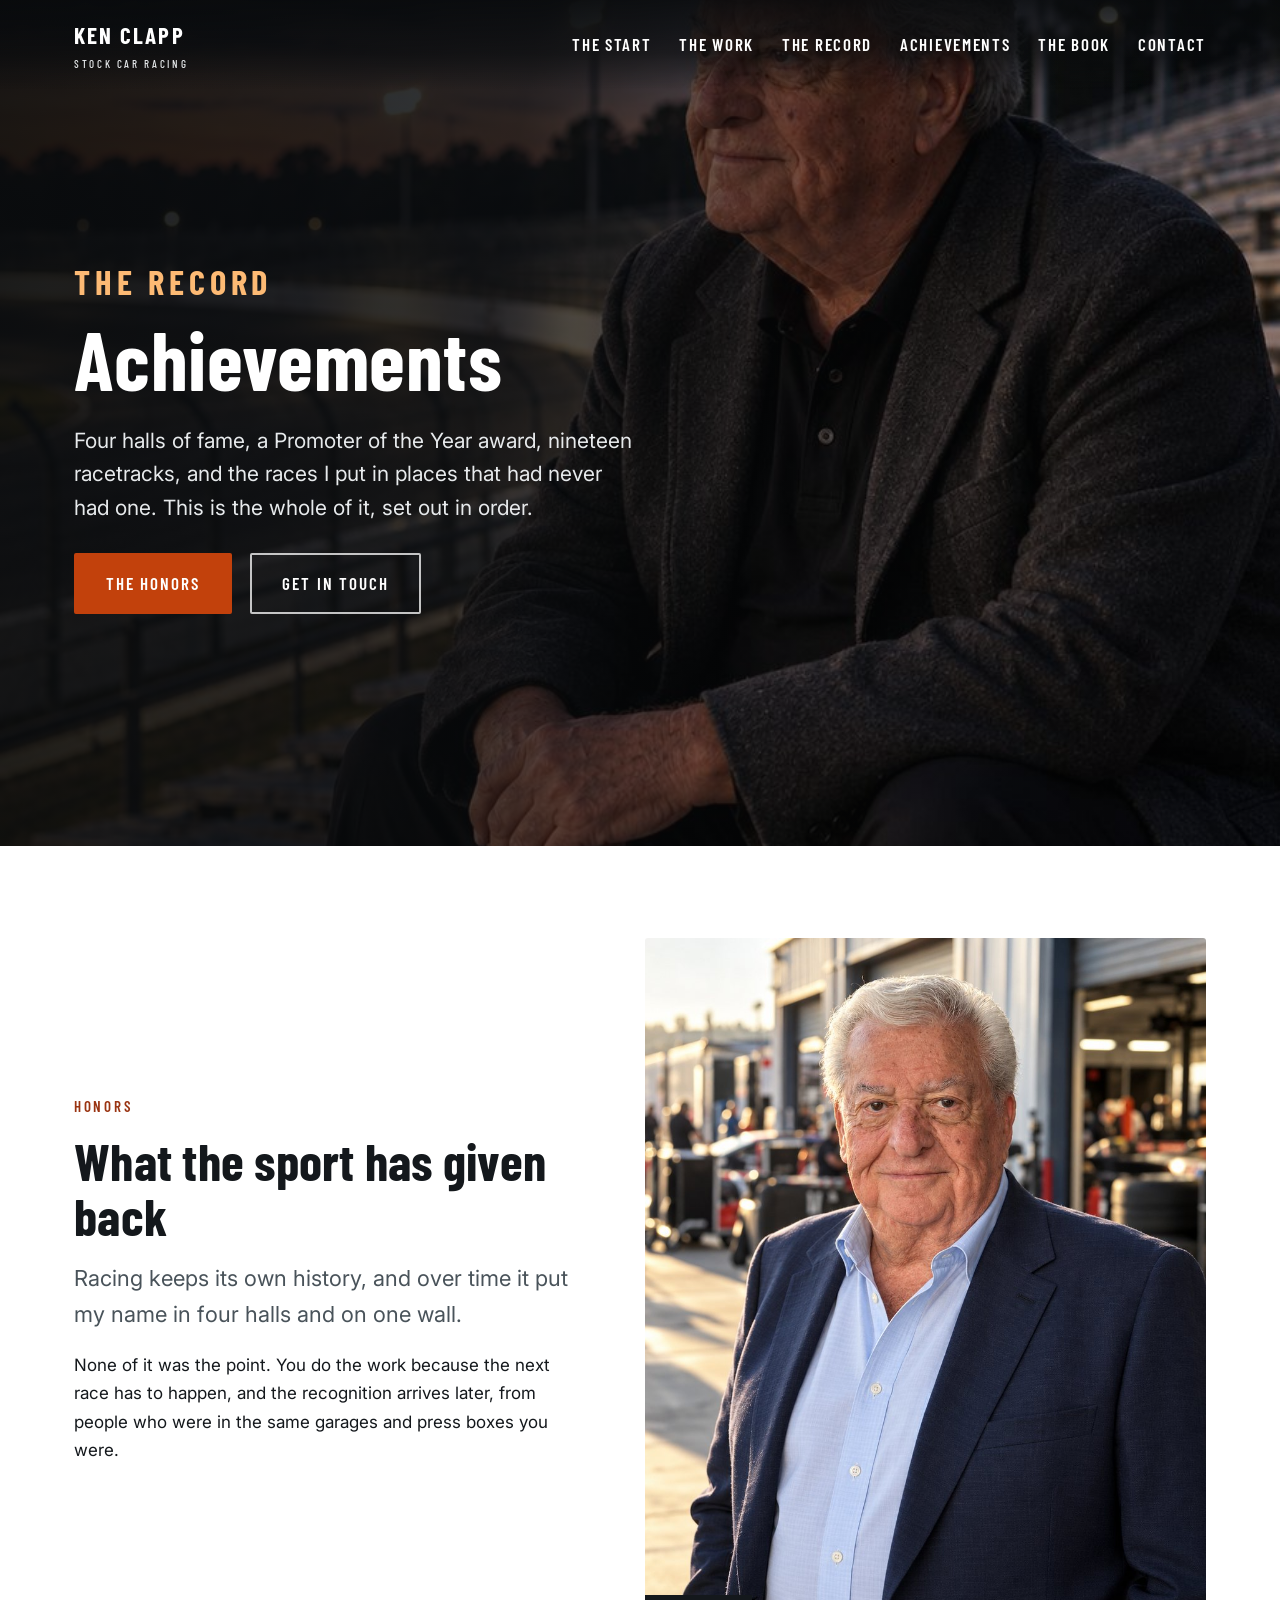
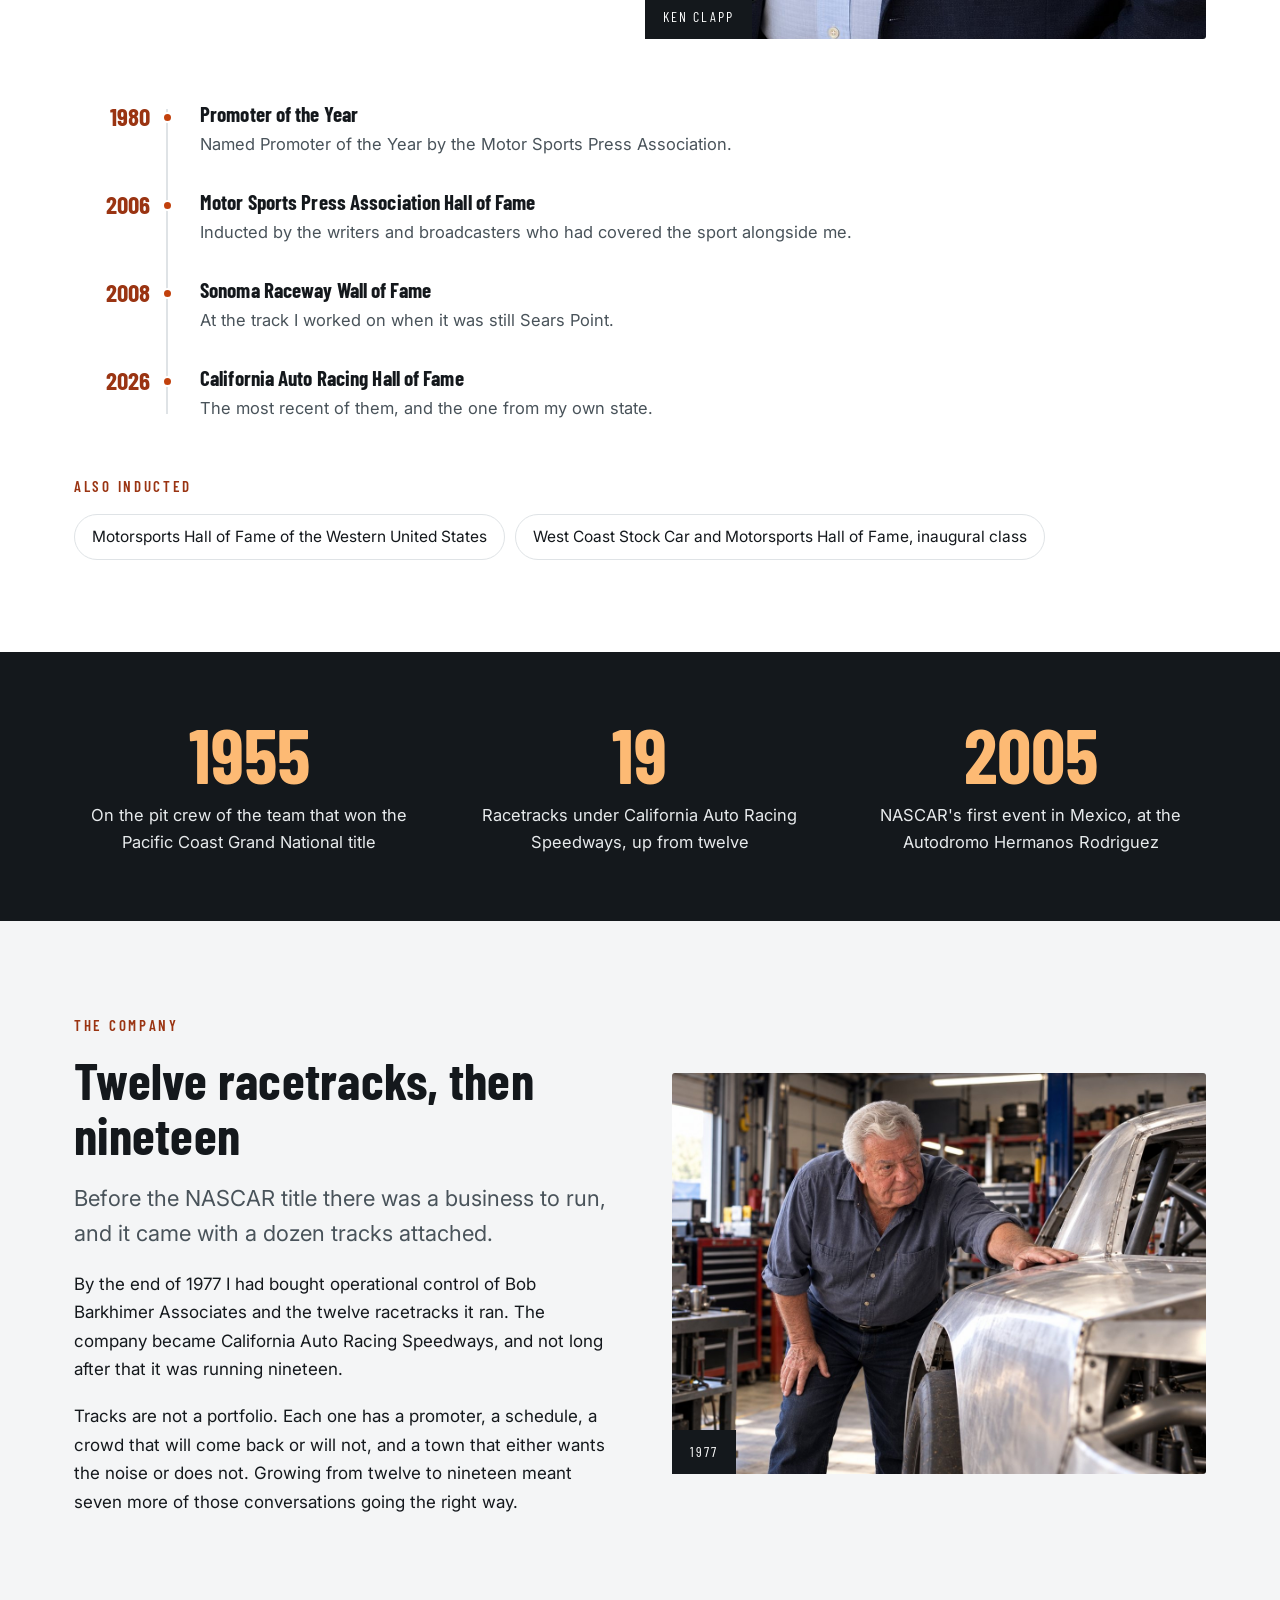
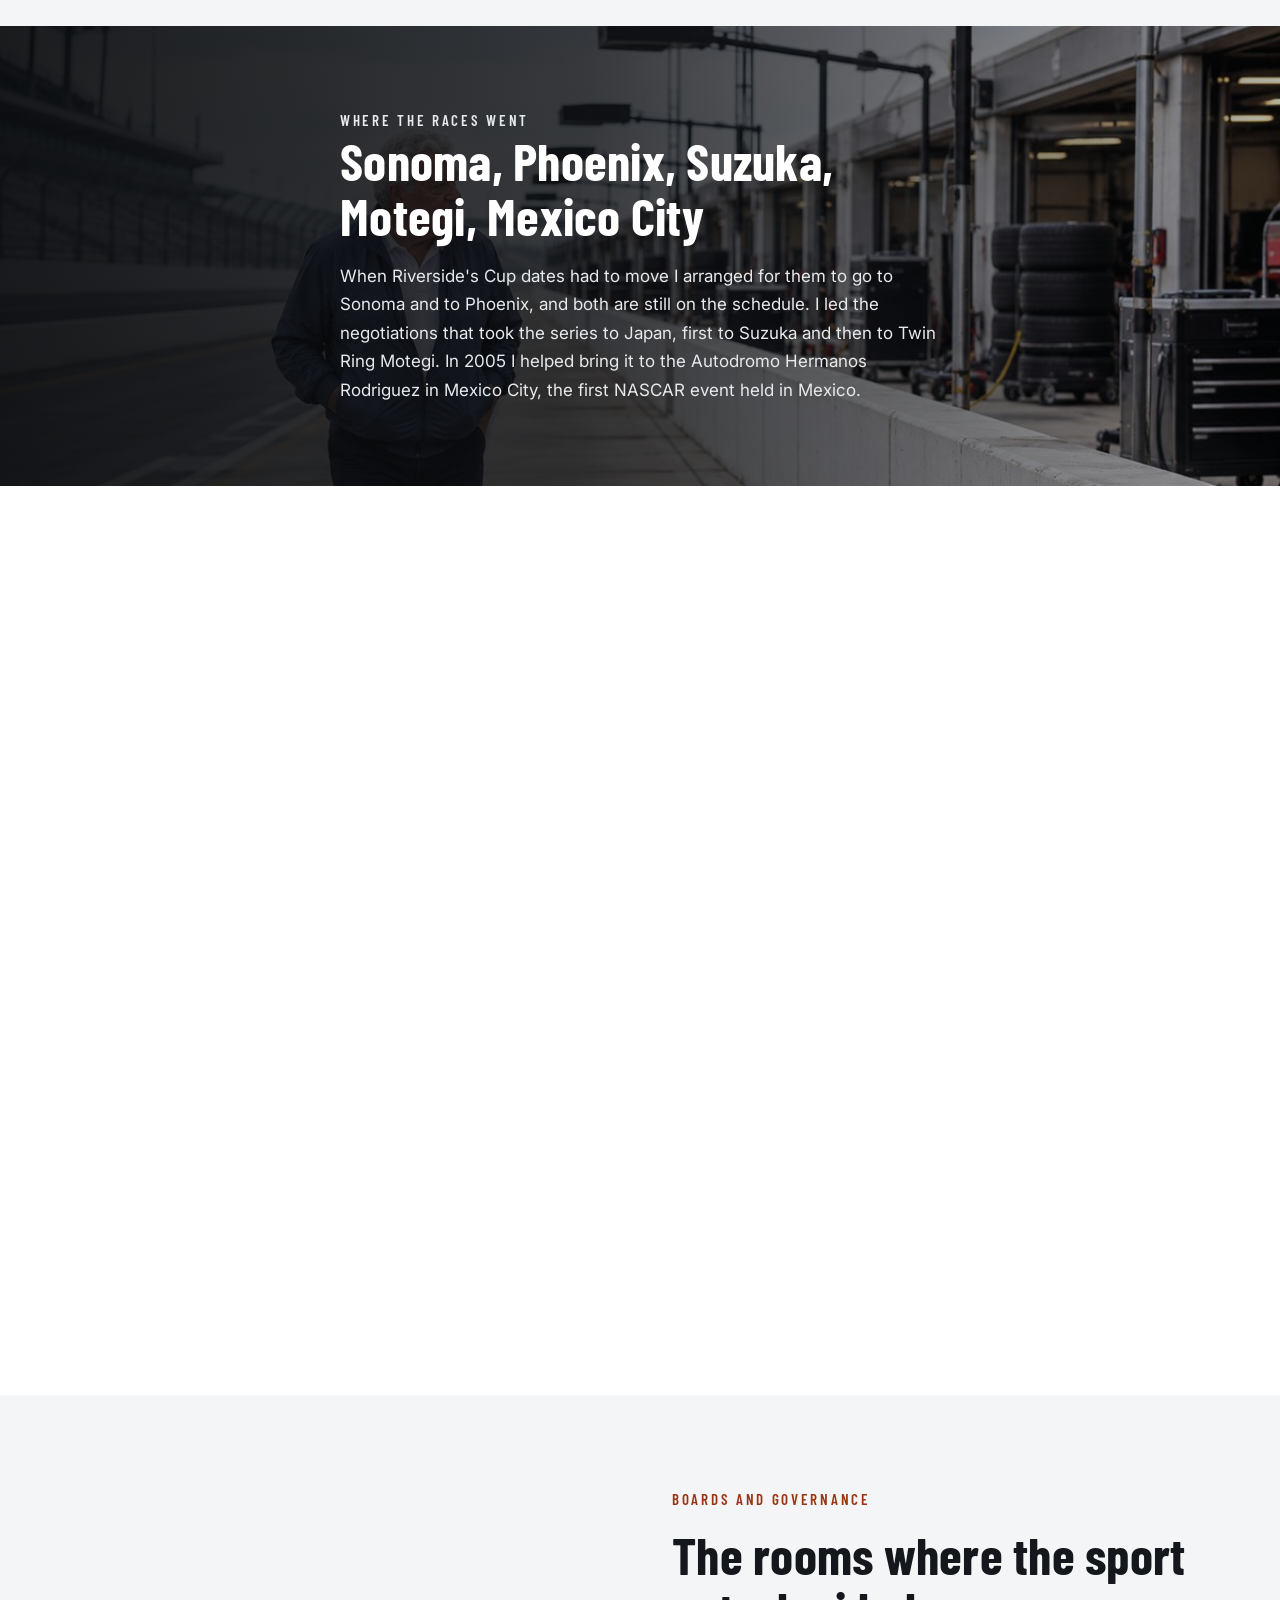
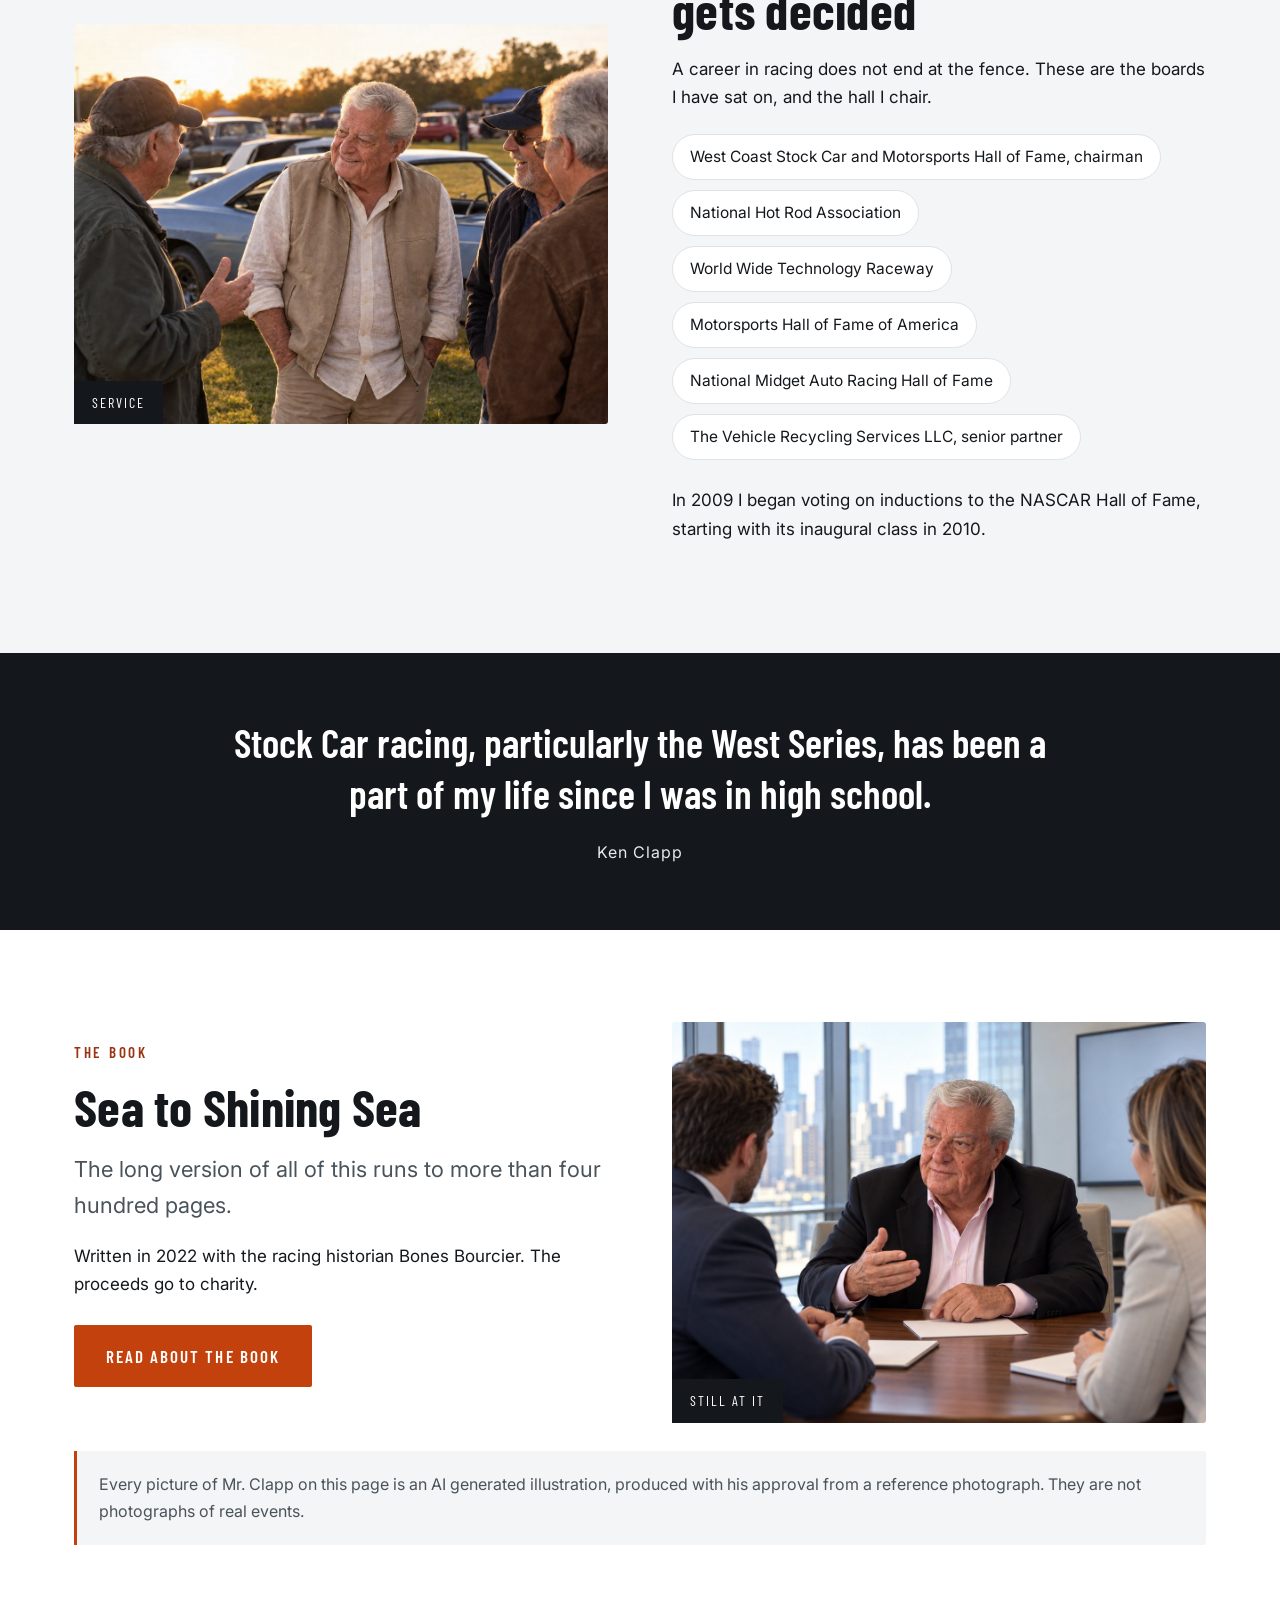
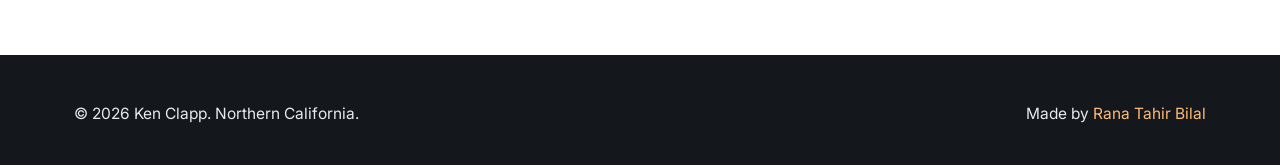
==== achievements/index.html @ 3c00fe88 "Add the achievements page" ====
<!doctype html>
<html lang="en">
<head>
<meta charset="utf-8">
<meta name="viewport" content="width=device-width, initial-scale=1">
<title>Ken Clapp: Achievements, Halls of Fame and Career Record</title>
<meta name="description" content="The career record of Ken Clapp: Promoter of the Year 1980, four halls of fame, nineteen racetracks, and NASCAR races taken to Japan and Mexico.">

<link rel="canonical" href="https://top-dynamos.github.io/ken-clapp/achievements/">
<meta property="og:type" content="profile">
<meta property="og:title" content="Ken Clapp: Achievements, Halls of Fame and Career Record">
<meta property="og:description" content="Promoter of the Year 1980, four halls of fame, nineteen racetracks, and the races he took to Sonoma, Phoenix, Japan and Mexico City.">
<meta property="og:url" content="https://top-dynamos.github.io/ken-clapp/achievements/">
<meta property="og:image" content="https://top-dynamos.github.io/ken-clapp/images/grandstand.jpg">
<meta name="twitter:card" content="summary_large_image">

<link rel="icon" href="../favicon.ico" sizes="any">
<link rel="apple-touch-icon" href="../apple-touch-icon.png">
<link rel="preconnect" href="https://fonts.googleapis.com">
<link rel="preconnect" href="https://fonts.gstatic.com" crossorigin>
<link href="https://fonts.googleapis.com/css2?family=Barlow+Condensed:wght@500;600;700&family=Inter:wght@400;500;600&display=swap" rel="stylesheet">
<link rel="stylesheet" href="../css/site.css">

<script type="application/ld+json">
{
  "@context":"https://schema.org",
  "@type":"ProfilePage",
  "url":"https://top-dynamos.github.io/ken-clapp/achievements/",
  "name":"Ken Clapp: Achievements, Halls of Fame and Career Record",
  "mainEntity":{
    "@type":"Person",
    "name":"Ken Clapp",
    "jobTitle":"Chairman, West Coast Stock Car and Motorsports Hall of Fame",
    "description":"Retired NASCAR senior vice president of marketing development. Sixty years building stock car racing in the western United States.",
    "url":"https://top-dynamos.github.io/ken-clapp/",
    "image":"https://top-dynamos.github.io/ken-clapp/images/portrait.jpg",
    "award":[
      "Promoter of the Year, Motor Sports Press Association, 1980",
      "Motor Sports Press Association Hall of Fame, 2006",
      "Sonoma Raceway Wall of Fame, 2008",
      "California Auto Racing Hall of Fame, 2026",
      "Motorsports Hall of Fame of the Western United States",
      "West Coast Stock Car and Motorsports Hall of Fame, inaugural class"
    ],
    "knowsAbout":["Stock car racing","Motorsport promotion","Race track operations","NASCAR western operations"]
  }
}
</script>
<script type="application/ld+json">
{
  "@context":"https://schema.org",
  "@type":"BreadcrumbList",
  "itemListElement":[
    {"@type":"ListItem","position":1,"name":"Ken Clapp","item":"https://top-dynamos.github.io/ken-clapp/"},
    {"@type":"ListItem","position":2,"name":"Achievements","item":"https://top-dynamos.github.io/ken-clapp/achievements/"}
  ]
}
</script>
</head>
<body>

<header>
  <nav class="kc-nav" id="kcNav">
    <div class="kc-wrap">
      <a class="kc-brand" href="../">Ken Clapp<span>Stock car racing</span></a>
      <ul class="kc-links" id="kcLinks">
        <li><a href="../#story">The start</a></li>
        <li><a href="../#work">The work</a></li>
        <li><a href="../#record">The record</a></li>
        <li><a href="./" aria-current="page">Achievements</a></li>
        <li><a href="../#book">The book</a></li>
        <li><a href="../#contact">Contact</a></li>
      </ul>
      <button class="kc-burger" id="kcBurger" aria-label="Open the menu" aria-expanded="false" aria-controls="kcLinks">
        <i></i><i></i><i></i>
      </button>
    </div>
  </nav>
</header>

<!-- HERO -->
<section class="kc-hero" id="top">
  <div class="kc-hero-img">
    <img fetchpriority="high" decoding="async" width="900" height="1125" src="../images/grandstand.jpg" alt="Ken Clapp standing in front of a packed grandstand at a short track">
  </div>
  <div class="kc-hero-veil"></div>
  <div class="kc-wrap">
    <div class="kc-hero-copy">
      <h1><span>The record</span>Achievements</h1>
      <p>Four halls of fame, a Promoter of the Year award, nineteen racetracks, and the races I put in places that had never had one. This is the whole of it, set out in order.</p>
      <p style="margin-top:28px">
        <a class="kc-btn" href="#honors">The honors</a>
        <a class="kc-btn kc-btn-ghost" href="../#contact" style="margin-left:12px">Get in touch</a>
      </p>
    </div>
  </div>
</section>

<!-- HONORS -->
<section class="kc-sec" id="honors">
  <div class="kc-wrap">
    <div class="kc-split kc-split-narrow">
      <div class="kc-rev">
        <p class="kc-eyebrow">Honors</p>
        <h2>What the sport has given back</h2>
        <p class="kc-lead">Racing keeps its own history, and over time it put my name in four halls and on one wall.</p>
        <p>None of it was the point. You do the work because the next race has to happen, and the recognition arrives later, from people who were in the same garages and press boxes you were.</p>
      </div>
      <div class="kc-shot kc-rev">
        <img loading="lazy" decoding="async" width="900" height="1125" src="../images/portrait.jpg" alt="Portrait of Ken Clapp">
        <span class="kc-shot-tag">Ken Clapp</span>
      </div>
    </div>

    <ul class="kc-time kc-rev" style="margin-top:62px">
      <li>
        <span class="kc-yr">1980</span>
        <div class="kc-ev">
          <h3>Promoter of the Year</h3>
          <p>Named Promoter of the Year by the Motor Sports Press Association.</p>
        </div>
      </li>
      <li>
        <span class="kc-yr">2006</span>
        <div class="kc-ev">
          <h3>Motor Sports Press Association Hall of Fame</h3>
          <p>Inducted by the writers and broadcasters who had covered the sport alongside me.</p>
        </div>
      </li>
      <li>
        <span class="kc-yr">2008</span>
        <div class="kc-ev">
          <h3>Sonoma Raceway Wall of Fame</h3>
          <p>At the track I worked on when it was still Sears Point.</p>
        </div>
      </li>
      <li>
        <span class="kc-yr">2026</span>
        <div class="kc-ev">
          <h3>California Auto Racing Hall of Fame</h3>
          <p>The most recent of them, and the one from my own state.</p>
        </div>
      </li>
    </ul>

    <div class="kc-rev" style="margin-top:52px">
      <p class="kc-eyebrow">Also inducted</p>
      <ul class="kc-chips">
        <li>Motorsports Hall of Fame of the Western United States</li>
        <li>West Coast Stock Car and Motorsports Hall of Fame, inaugural class</li>
      </ul>
    </div>
  </div>
</section>

<!-- FIGURES -->
<section class="kc-sec-tight kc-dark">
  <div class="kc-wrap">
    <div class="kc-figs kc-rev">
      <div>
        <p class="kc-fig-n">1955</p>
        <p class="kc-fig-t">On the pit crew of the team that won the Pacific Coast Grand National title</p>
      </div>
      <div>
        <p class="kc-fig-n">19</p>
        <p class="kc-fig-t">Racetracks under California Auto Racing Speedways, up from twelve</p>
      </div>
      <div>
        <p class="kc-fig-n">2005</p>
        <p class="kc-fig-t">NASCAR's first event in Mexico, at the Autodromo Hermanos Rodriguez</p>
      </div>
    </div>
  </div>
</section>

<!-- THE COMPANY -->
<section class="kc-sec kc-paper">
  <div class="kc-wrap">
    <div class="kc-split">
      <div class="kc-rev">
        <p class="kc-eyebrow">The company</p>
        <h2>Twelve racetracks, then nineteen</h2>
        <p class="kc-lead">Before the NASCAR title there was a business to run, and it came with a dozen tracks attached.</p>
        <p>By the end of 1977 I had bought operational control of Bob Barkhimer Associates and the twelve racetracks it ran. The company became California Auto Racing Speedways, and not long after that it was running nineteen.</p>
        <p>Tracks are not a portfolio. Each one has a promoter, a schedule, a crowd that will come back or will not, and a town that either wants the noise or does not. Growing from twelve to nineteen meant seven more of those conversations going the right way.</p>
      </div>
      <div class="kc-shot kc-rev">
        <img loading="lazy" decoding="async" width="1200" height="900" src="../images/workshop.jpg" alt="Ken Clapp in a race shop beside a stock car on stands">
        <span class="kc-shot-tag">1977</span>
      </div>
    </div>
  </div>
</section>

<!-- BAND -->
<section class="kc-band">
  <div class="kc-band-img">
    <img loading="lazy" decoding="async" width="1200" height="900" src="../images/pit-lane.jpg" alt="Ken Clapp walking a pit lane before a race">
  </div>
  <div class="kc-band-veil"></div>
  <div class="kc-wrap">
    <div class="kc-band-copy kc-rev">
      <p class="kc-eyebrow">Where the races went</p>
      <h2>Sonoma, Phoenix, Suzuka, Motegi, Mexico City</h2>
      <p>When Riverside's Cup dates had to move I arranged for them to go to Sonoma and to Phoenix, and both are still on the schedule. I led the negotiations that took the series to Japan, first to Suzuka and then to Twin Ring Motegi. In 2005 I helped bring it to the Autodromo Hermanos Rodriguez in Mexico City, the first NASCAR event held in Mexico.</p>
    </div>
  </div>
</section>

<!-- THE CLIMB -->
<section class="kc-sec">
  <div class="kc-wrap">
    <div class="kc-rev" style="max-width:760px">
      <p class="kc-eyebrow">At NASCAR</p>
      <h2>Marketing director to senior vice president</h2>
      <p class="kc-lead">From 1977 to 1999 inside the sanctioning body, and two decades of consulting after that.</p>
    </div>
    <div class="kc-cards kc-rev">
      <div class="kc-card">
        <p class="kc-card-n">1977</p>
        <h3>Marketing, western United States</h3>
        <p>Brought in by NASCAR to lead marketing across the western states.</p>
      </div>
      <div class="kc-card">
        <p class="kc-card-n">1983</p>
        <h3>Vice president, western operations</h3>
        <p>Named on 16 December. The job was the sport west of the Rockies: the tracks, the schedules and the people who ran them.</p>
      </div>
      <div class="kc-card">
        <p class="kc-card-n">1996</p>
        <h3>Vice president, marketing development</h3>
        <p>A second title and a wider brief, and the years the Japanese races ran.</p>
      </div>
      <div class="kc-card">
        <p class="kc-card-n">1999</p>
        <h3>Retired, and stayed on</h3>
        <p>Retired in February as senior vice president of marketing development, then consulted for the sport for the best part of two decades.</p>
      </div>
    </div>
  </div>
</section>

<!-- SERVICE -->
<section class="kc-sec kc-paper">
  <div class="kc-wrap">
    <div class="kc-split">
      <div class="kc-shot kc-rev">
        <img loading="lazy" decoding="async" width="1200" height="900" src="../images/gathering.jpg" alt="Ken Clapp talking with a group of people at a motorsport gathering">
        <span class="kc-shot-tag">Service</span>
      </div>
      <div class="kc-rev">
        <p class="kc-eyebrow">Boards and governance</p>
        <h2>The rooms where the sport gets decided</h2>
        <p>A career in racing does not end at the fence. These are the boards I have sat on, and the hall I chair.</p>
        <ul class="kc-chips" style="margin-top:22px">
          <li>West Coast Stock Car and Motorsports Hall of Fame, chairman</li>
          <li>National Hot Rod Association</li>
          <li>World Wide Technology Raceway</li>
          <li>Motorsports Hall of Fame of America</li>
          <li>National Midget Auto Racing Hall of Fame</li>
          <li>The Vehicle Recycling Services LLC, senior partner</li>
        </ul>
        <p style="margin-top:26px">In 2009 I began voting on inductions to the NASCAR Hall of Fame, starting with its inaugural class in 2010.</p>
      </div>
    </div>
  </div>
</section>

<!-- QUOTE -->
<section class="kc-sec-tight kc-dark">
  <div class="kc-wrap">
    <div class="kc-quote kc-rev">
      <blockquote>Stock Car racing, particularly the West Series, has been a part of my life since I was in high school.</blockquote>
      <cite>Ken Clapp</cite>
    </div>
  </div>
</section>

<!-- CLOSE -->
<section class="kc-sec">
  <div class="kc-wrap">
    <div class="kc-split">
      <div class="kc-rev">
        <p class="kc-eyebrow">The book</p>
        <h2>Sea to Shining Sea</h2>
        <p class="kc-lead">The long version of all of this runs to more than four hundred pages.</p>
        <p>Written in 2022 with the racing historian Bones Bourcier. The proceeds go to charity.</p>
        <p style="margin-top:26px">
          <a class="kc-btn" href="../#book">Read about the book</a>
        </p>
      </div>
      <div class="kc-shot kc-rev">
        <img loading="lazy" decoding="async" width="1200" height="900" src="../images/boardroom.jpg" alt="Ken Clapp seated at a boardroom table">
        <span class="kc-shot-tag">Still at it</span>
      </div>
    </div>
    <p class="kc-note kc-rev">Every picture of Mr. Clapp on this page is an AI generated illustration, produced with his approval from a reference photograph. They are not photographs of real events.</p>
  </div>
</section>

<footer class="kc-foot">
  <div class="kc-wrap">
    <p style="margin:0">&copy; 2026 Ken Clapp. Northern California.</p>
    <p style="margin:0">Made by <a href="https://www.linkedin.com/in/ranatahirbilal/" rel="noopener">Rana Tahir Bilal</a></p>
  </div>
</footer>

<script src="../js/site.js"></script>
</body>
</html>
---- css/site.css ----
/* ==========================================================================
   Ken Clapp, kenclapp.
   Built on the MegaOne cars-automobile demo's Bootstrap shell. Everything
   visual below is written fresh under the kc- prefix and loaded last so it
   wins the cascade. The demo's own style.css is deliberately NOT loaded:
   its .center-block flex rule and its bottom-nav hero pinning both break a
   full bleed hero, and nothing in it was needed here.
   Contrast ratios in the comments are measured, not guessed.
   ========================================================================== */

:root{
  --kc-ink:#14181C;        /* 17.84 on white, 16.34 on paper */
  --kc-muted:#49535A;      /*  7.87 on white,  7.21 on paper */
  --kc-paper:#F4F5F6;
  --kc-line:#DFE3E6;
  --kc-acc:#C2410C;        /* 5.18 on white: rules, and figures at 24px or more */
  --kc-acc-ink:#9A3412;    /* 7.31 on white, 6.69 on paper: small text on light */
  --kc-acc-lift:#FDBA74;   /* 10.58 on ink: small text on dark */
  --kc-shell:'Barlow Condensed', 'Oswald', Impact, sans-serif;
  --kc-body:'Inter', -apple-system, BlinkMacSystemFont, 'Segoe UI', Roboto, Helvetica, Arial, sans-serif;
  --kc-wrap:1180px;
}

*,*::before,*::after{box-sizing:border-box}
html{scroll-behavior:smooth}
body{
  margin:0; background:#fff; color:var(--kc-ink);
  font-family:var(--kc-body); font-size:17px; line-height:1.68;
  -webkit-font-smoothing:antialiased;
}
img{max-width:100%; height:auto; display:block}
a{color:var(--kc-acc-ink); text-decoration:none}
a:hover{text-decoration:underline}

.kc-wrap{max-width:var(--kc-wrap); margin:0 auto; padding:0 24px}
.kc-sec{padding:92px 0}
.kc-sec-tight{padding:64px 0}
.kc-paper{background:var(--kc-paper)}
.kc-dark{background:var(--kc-ink); color:#fff}
.kc-dark a{color:var(--kc-acc-lift)}

/* Eyebrow. No trailing rule or dash after the label: house style. */
.kc-eyebrow{
  font-family:var(--kc-shell); font-weight:600; letter-spacing:.18em;
  text-transform:uppercase; font-size:15px; color:var(--kc-acc-ink); margin:0 0 14px;
}
.kc-dark .kc-eyebrow{color:var(--kc-acc-lift)}

h1,h2,h3,h4{font-family:var(--kc-shell); font-weight:700; line-height:1.06; margin:0 0 18px; letter-spacing:.005em}
h1{font-size:clamp(44px,7vw,82px)}
h2{font-size:clamp(32px,4.4vw,52px)}
h3{font-size:clamp(22px,2.4vw,28px); line-height:1.2}
p{margin:0 0 18px}
.kc-lead{font-size:clamp(19px,2.1vw,22px); line-height:1.62; color:var(--kc-muted)}
.kc-dark .kc-lead{color:#E7EAEC}   /* 14.80 on ink */
.kc-muted{color:var(--kc-muted)}

/* ---------- navigation ---------------------------------------------------
   The hero photograph is bright along its upper edge, so white links sat as
   low as 2.9:1 over it. A dark gradient scrim carries the bar instead of
   lowering the floor. Measured after the scrim: 13.1:1 at the worst pixel. */
.kc-nav{
  position:fixed; top:0; left:0; right:0; z-index:1000; padding:16px 0;
  background:linear-gradient(180deg,rgba(8,10,12,.88) 0%,rgba(8,10,12,.58) 60%,rgba(8,10,12,0) 100%);
  transition:background .25s ease, padding .25s ease;
}
.kc-nav.kc-solid{background:rgba(8,10,12,.96); padding:10px 0}
.kc-nav .kc-wrap{display:flex; align-items:center; justify-content:space-between; gap:20px}
.kc-brand{
  font-family:var(--kc-shell); font-weight:700; font-size:23px; letter-spacing:.09em;
  text-transform:uppercase; color:#fff;
}
.kc-brand:hover{text-decoration:none; color:#fff}
.kc-brand span{display:block; font-size:11px; letter-spacing:.24em; font-weight:500; color:#E7EAEC}
.kc-links{display:flex; gap:28px; list-style:none; margin:0; padding:0}
.kc-links a{
  color:#fff; font-family:var(--kc-shell); font-weight:600; font-size:17px;
  letter-spacing:.1em; text-transform:uppercase;
}
.kc-links a:hover{color:var(--kc-acc-lift); text-decoration:none}
.kc-burger{display:none; background:none; border:0; padding:10px; cursor:pointer}
.kc-burger i{display:block; width:26px; height:2px; background:#fff; margin:5px 0}

/* ---------- hero --------------------------------------------------------- */
.kc-hero{position:relative; min-height:94vh; display:flex; align-items:center; background:var(--kc-ink)}
.kc-hero-img{position:absolute; inset:0; overflow:hidden}
.kc-hero-img img{width:100%; height:100%; object-fit:cover; object-position:72% 45%}
/* The subject sits in the right third, so the veil is weighted to the left.
   On a phone the picture fills the width, so the scrim turns vertical there. */
.kc-hero-veil{
  position:absolute; inset:0;
  background:linear-gradient(100deg,rgba(8,10,12,.93) 0%,rgba(8,10,12,.82) 38%,rgba(8,10,12,.42) 62%,rgba(8,10,12,.18) 100%);
}
.kc-hero .kc-wrap{position:relative; z-index:2; width:100%; padding-top:120px; padding-bottom:70px}
.kc-hero-copy{max-width:660px}
.kc-hero h1{color:#fff; margin-bottom:22px}
.kc-hero h1 span{display:block; color:var(--kc-acc-lift); font-size:.42em; letter-spacing:.14em; text-transform:uppercase; margin-bottom:14px}
.kc-hero p{color:#E7EAEC; font-size:clamp(18px,2vw,21px); line-height:1.6; max-width:560px}
.kc-cta{display:flex; flex-wrap:wrap; gap:14px; margin-top:30px}
.kc-btn{
  display:inline-block; font-family:var(--kc-shell); font-weight:600; font-size:17px;
  letter-spacing:.12em; text-transform:uppercase; padding:15px 30px; border-radius:2px;
  background:var(--kc-acc); color:#fff; border:2px solid var(--kc-acc);
}
.kc-btn:hover{background:#A6370A; border-color:#A6370A; color:#fff; text-decoration:none}
.kc-btn-ghost{background:transparent; color:#fff; border-color:rgba(255,255,255,.75)}
.kc-btn-ghost:hover{background:#fff; color:var(--kc-ink); border-color:#fff}

/* ---------- two column blocks -------------------------------------------- */
.kc-split{display:grid; grid-template-columns:1fr 1fr; gap:64px; align-items:center}
.kc-split-narrow{grid-template-columns:0.95fr 1.05fr}
.kc-shot{position:relative}
.kc-shot img{width:100%; border-radius:3px}
.kc-shot-tag{
  position:absolute; left:0; bottom:0; background:var(--kc-ink); color:#fff;
  font-family:var(--kc-shell); letter-spacing:.14em; text-transform:uppercase;
  font-size:14px; padding:10px 18px;              /* #fff on ink, 17.84 */
}

/* ---------- numbered cards ----------------------------------------------- */
.kc-cards{display:grid; grid-template-columns:repeat(2,1fr); gap:28px; margin-top:48px}
.kc-card{background:#fff; border:1px solid var(--kc-line); border-radius:3px; padding:30px 28px}
.kc-paper .kc-card{background:#fff}
.kc-card-n{
  font-family:var(--kc-shell); font-size:34px; font-weight:700; line-height:1;
  color:var(--kc-acc); margin-bottom:12px;        /* 34px, so the 3.0 floor applies */
}
.kc-card h3{margin-bottom:10px}
.kc-card p{margin:0; color:var(--kc-muted); font-size:16.5px}

/* ---------- figures band -------------------------------------------------- */
.kc-figs{display:grid; grid-template-columns:repeat(3,1fr); gap:40px; text-align:center}
.kc-fig-n{
  font-family:var(--kc-shell); font-weight:700; font-size:clamp(50px,7vw,76px);
  line-height:1; color:var(--kc-acc-lift); margin-bottom:10px;   /* 10.58 on ink */
}
.kc-fig-t{font-size:16.5px; color:#E7EAEC; margin:0}             /* 14.80 on ink */

/* ---------- full bleed band ----------------------------------------------- */
.kc-band{position:relative; min-height:460px; display:flex; align-items:center; background:var(--kc-ink)}
.kc-band-img{position:absolute; inset:0; overflow:hidden}
.kc-band-img img{width:100%; height:100%; object-fit:cover; object-position:center 20%}
.kc-band-veil{position:absolute; inset:0; background:linear-gradient(90deg,rgba(8,10,12,.92) 0%,rgba(8,10,12,.78) 46%,rgba(8,10,12,.3) 100%)}
.kc-band .kc-wrap{position:relative; z-index:2; padding-top:70px; padding-bottom:70px}
.kc-band-copy{max-width:600px}
.kc-band h2{color:#fff}
.kc-band p{color:#E7EAEC; margin-bottom:0}

/* ---------- timeline ------------------------------------------------------ */
.kc-time{list-style:none; margin:40px 0 0; padding:0; position:relative}
.kc-time::before{content:''; position:absolute; left:92px; top:8px; bottom:8px; width:2px; background:var(--kc-line)}
.kc-time li{position:relative; display:grid; grid-template-columns:92px 1fr; gap:34px; padding:0 0 30px}
.kc-time li:last-child{padding-bottom:0}
.kc-time .kc-yr{
  font-family:var(--kc-shell); font-weight:700; font-size:25px; line-height:1.1;
  color:var(--kc-acc-ink); text-align:right; padding-top:2px;   /* 7.31 on white */
  padding-right:16px;      /* clears the vertical rule at 92px */
}
.kc-time .kc-ev{position:relative}
.kc-time .kc-ev::before{
  /* centred on the 2px rule: rule centre 93px, column starts at 126px */
  content:''; position:absolute; left:-38.5px; top:11px; width:11px; height:11px;
  border-radius:50%; background:var(--kc-acc); border:2px solid #fff;
}
.kc-time h3{font-size:21px; margin-bottom:5px}
.kc-time p{margin:0; color:var(--kc-muted); font-size:16.5px}

/* ---------- chips --------------------------------------------------------- */
.kc-chips{display:flex; flex-wrap:wrap; gap:10px; margin:0; padding:0; list-style:none}
.kc-chips li{
  border:1px solid var(--kc-line); background:#fff; border-radius:999px;
  padding:9px 17px; font-size:15.5px; color:var(--kc-ink);
}
.kc-dark .kc-chips li{background:rgba(255,255,255,.06); border-color:rgba(255,255,255,.28); color:#fff}

/* ---------- quote --------------------------------------------------------- */
.kc-quote{max-width:820px; margin:0 auto; text-align:center}
.kc-quote blockquote{
  font-family:var(--kc-shell); font-weight:600; font-size:clamp(26px,3.4vw,40px);
  line-height:1.26; margin:0 0 20px; color:#fff;
}
.kc-quote cite{font-style:normal; font-size:16px; color:#E7EAEC; letter-spacing:.06em}

/* ---------- book ---------------------------------------------------------- */
.kc-book{display:grid; grid-template-columns:0.9fr 1.1fr; gap:60px; align-items:center}

/* ---------- gallery ------------------------------------------------------- */
.kc-gal{display:grid; grid-template-columns:repeat(3,1fr); grid-auto-rows:236px; gap:18px; margin-top:44px}
.kc-gal figure{margin:0; overflow:hidden; border-radius:3px; background:var(--kc-paper); height:100%}
/* Seven pictures do not tile into three columns, and a 2x2 feature still
   left an orphan. Six square tiles plus one wide closing strip does tile. */
.kc-gal figure:last-child{grid-column:1 / -1}
/* The wide strip is a very shallow crop of a 4:3 frame, so it has to be
   pulled up or it cuts through everyone's head. */
.kc-gal figure:last-child img{object-position:center 24%}
.kc-gal img{width:100%; height:100%; object-fit:cover; transition:transform .5s ease}
.kc-gal figure:hover img{transform:scale(1.035)}
.kc-note{
  margin-top:28px; padding:20px 22px; background:var(--kc-paper);
  border-left:3px solid var(--kc-acc); border-radius:0 3px 3px 0;
  font-size:16px; color:var(--kc-muted);
}

/* ---------- contact ------------------------------------------------------- */
.kc-contact{display:grid; grid-template-columns:1fr 1fr; gap:60px; align-items:start}
.kc-field{margin-bottom:18px}
.kc-field label{display:block; font-size:14.5px; font-weight:600; margin-bottom:7px; color:var(--kc-ink)}
.kc-field input,.kc-field textarea{
  width:100%; padding:13px 15px; border:1px solid var(--kc-line); border-radius:3px;
  font-family:inherit; font-size:16.5px; color:var(--kc-ink); background:#fff;
}
.kc-field textarea{min-height:140px; resize:vertical}
.kc-field input:focus,.kc-field textarea:focus{outline:2px solid var(--kc-acc); outline-offset:1px; border-color:var(--kc-acc)}
.kc-formnote{font-size:15px; color:var(--kc-muted); margin:14px 0 0}

/* ---------- footer -------------------------------------------------------- */
.kc-foot{background:var(--kc-ink); color:#E7EAEC; padding:46px 0 38px; font-size:15.5px}
.kc-foot .kc-wrap{display:flex; flex-wrap:wrap; gap:16px; justify-content:space-between; align-items:center}
.kc-foot a{color:var(--kc-acc-lift)}

/* ---------- reveal, with the reduced motion escape ------------------------ */
.kc-rev{opacity:0; transform:translateY(16px); transition:opacity .7s ease, transform .7s ease}
.kc-rev.kc-in{opacity:1; transform:none}
@media (prefers-reduced-motion:reduce){
  html{scroll-behavior:auto}
  .kc-rev{opacity:1; transform:none; transition:none}
  .kc-gal img{transition:none}
}

/* ---------- narrow viewports ---------------------------------------------
   On a phone the hero picture fills the whole width, so the left weighted
   gradient no longer covers the text. It becomes a vertical scrim instead,
   which keeps the floor rather than lowering it. */
@media (max-width:991px){
  .kc-sec{padding:66px 0}
  .kc-split,.kc-book,.kc-contact{grid-template-columns:1fr; gap:38px}
  .kc-cards{grid-template-columns:1fr}
  .kc-gal{grid-template-columns:repeat(2,1fr); grid-auto-rows:200px}
  .kc-links{
    position:fixed; inset:0; background:rgba(8,10,12,.985);
    flex-direction:column; justify-content:center; align-items:center; gap:26px;
    transform:translateX(100%); transition:transform .3s ease; z-index:1200;
  }
  .kc-links.kc-open{transform:none}
  .kc-links a{font-size:25px}
  .kc-burger{display:block; position:relative; z-index:1300}
  .kc-hero-veil{
    background:linear-gradient(180deg,rgba(8,10,12,.72) 0%,rgba(8,10,12,.86) 48%,rgba(8,10,12,.95) 100%);
  }
  .kc-hero-img img{object-position:78% 24%}
  .kc-band-veil{background:linear-gradient(180deg,rgba(8,10,12,.78) 0%,rgba(8,10,12,.92) 100%)}
}
@media (max-width:575px){
  body{font-size:16.5px}
  .kc-figs{grid-template-columns:1fr; gap:30px}
  .kc-gal{grid-template-columns:1fr; grid-auto-rows:220px}
  .kc-time::before{left:62px}
  .kc-time li{grid-template-columns:62px 1fr; gap:24px}
  .kc-time .kc-yr{font-size:21px}
  .kc-time .kc-ev::before{left:-30px}
}
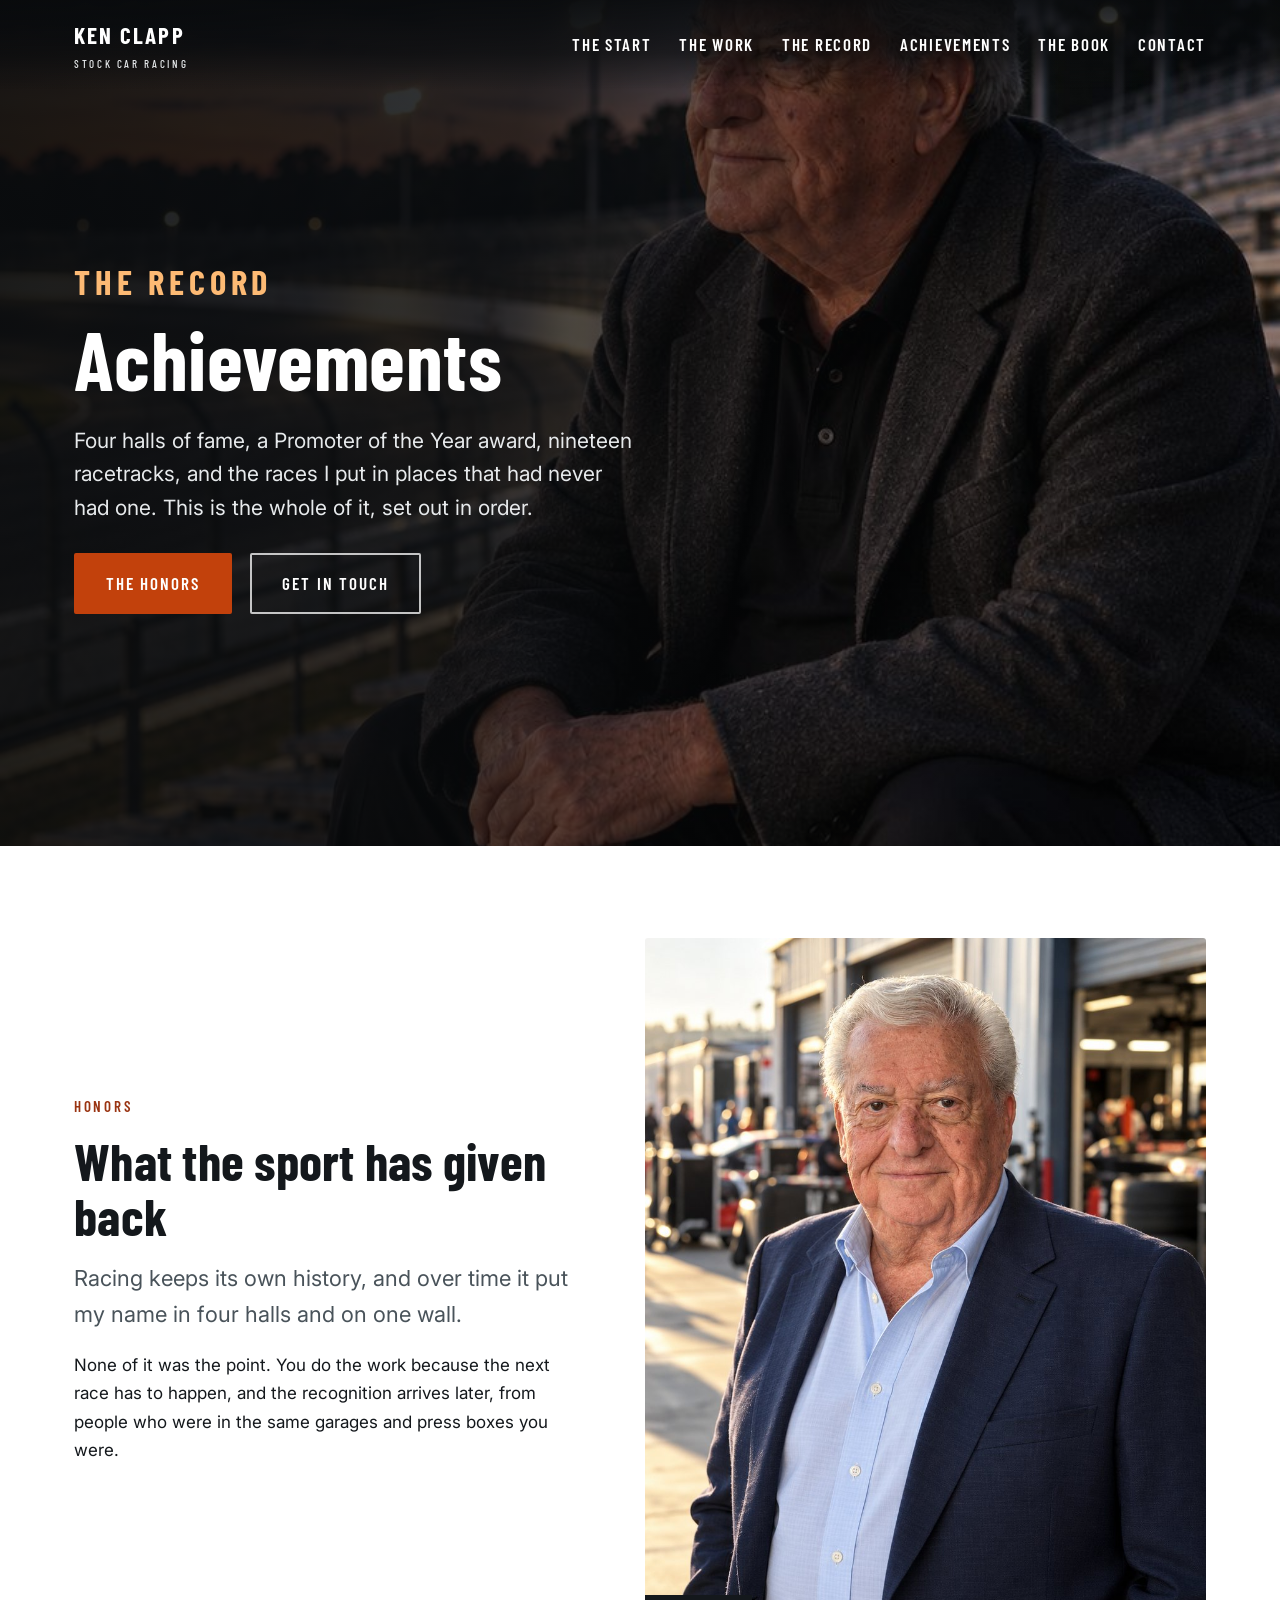
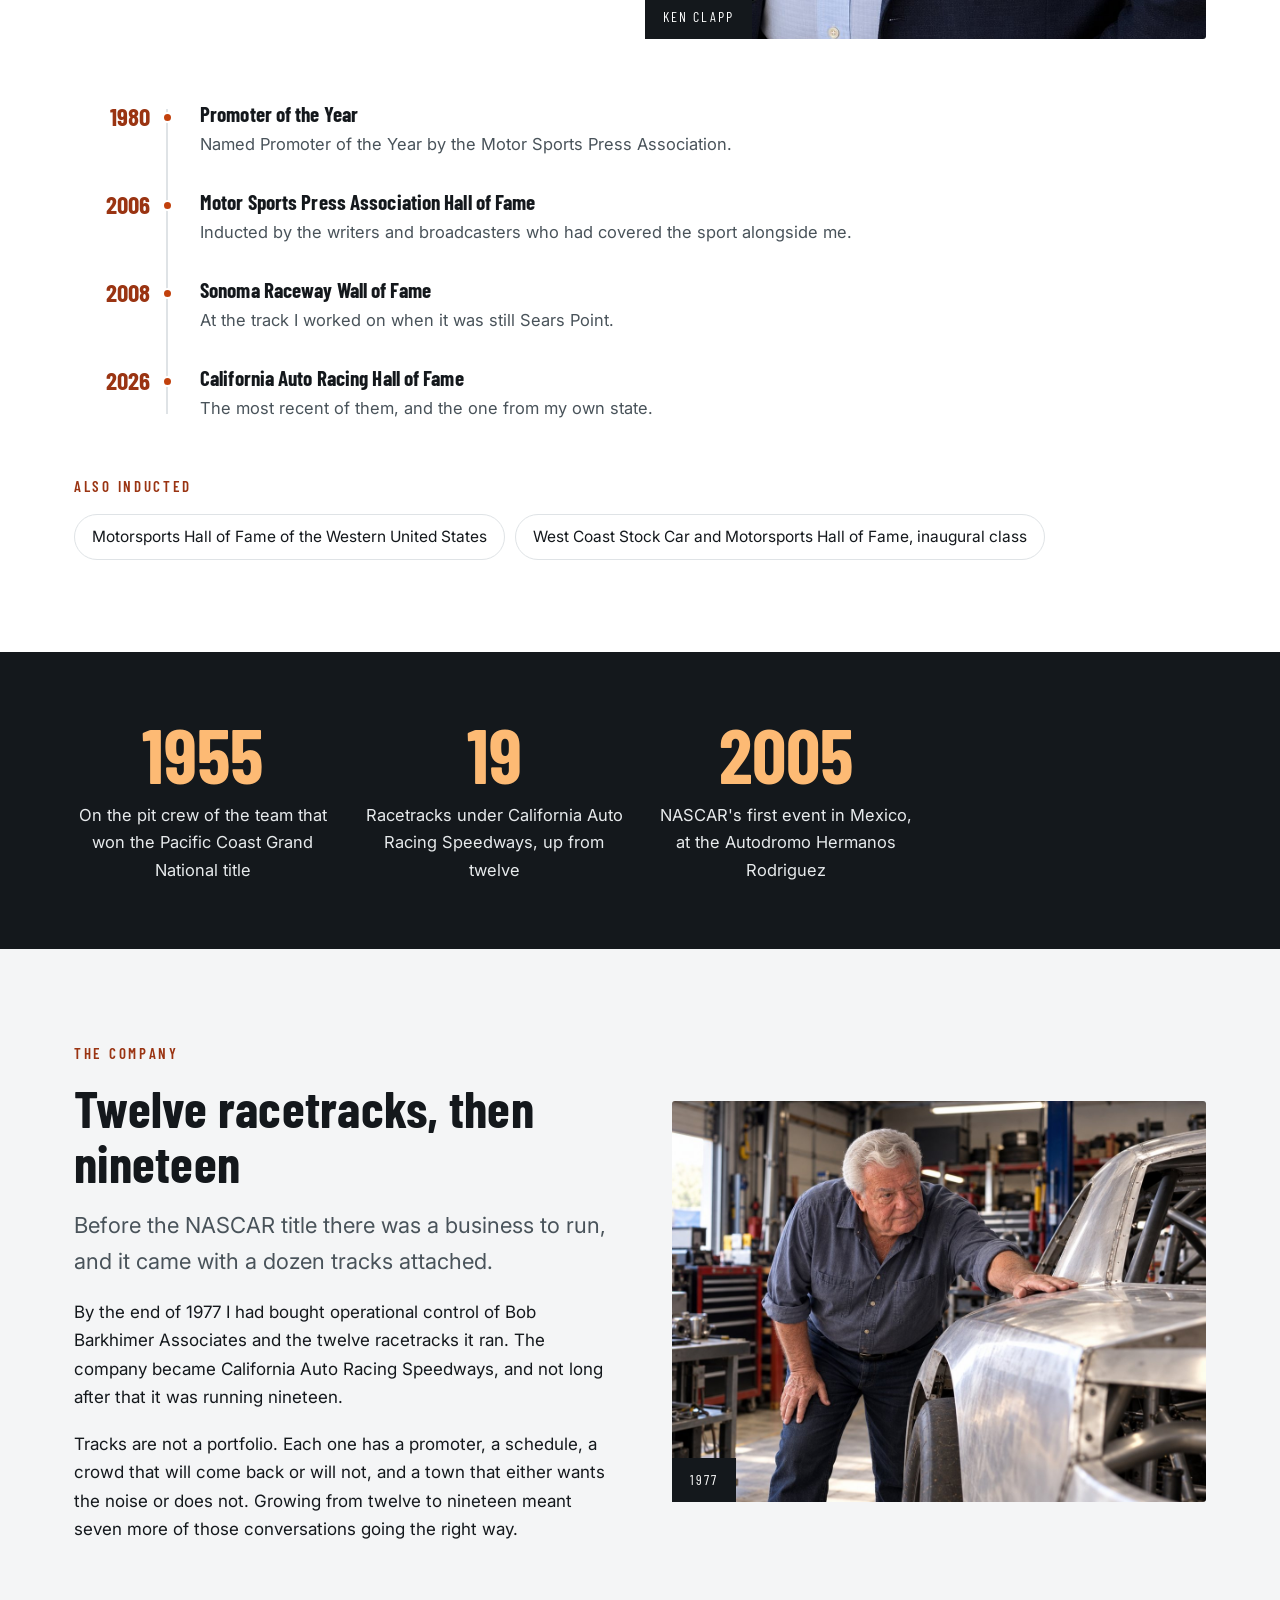
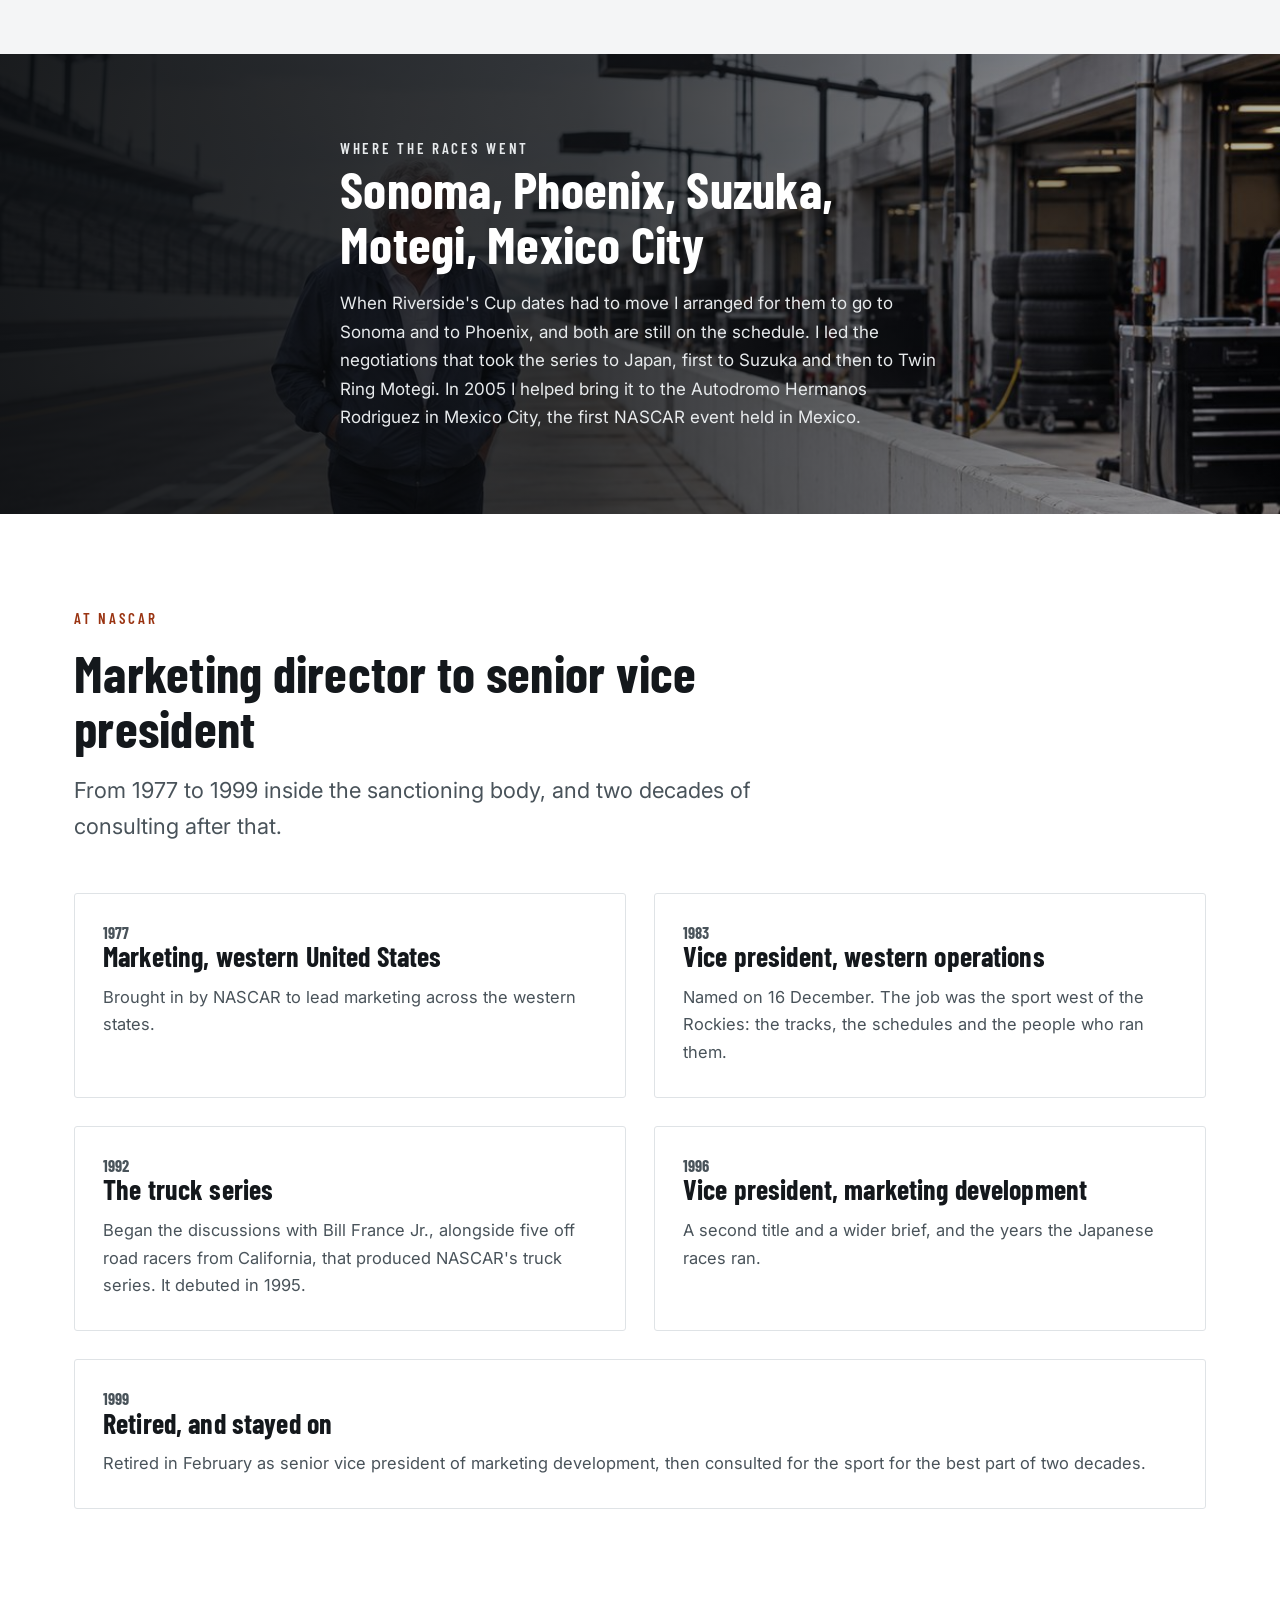
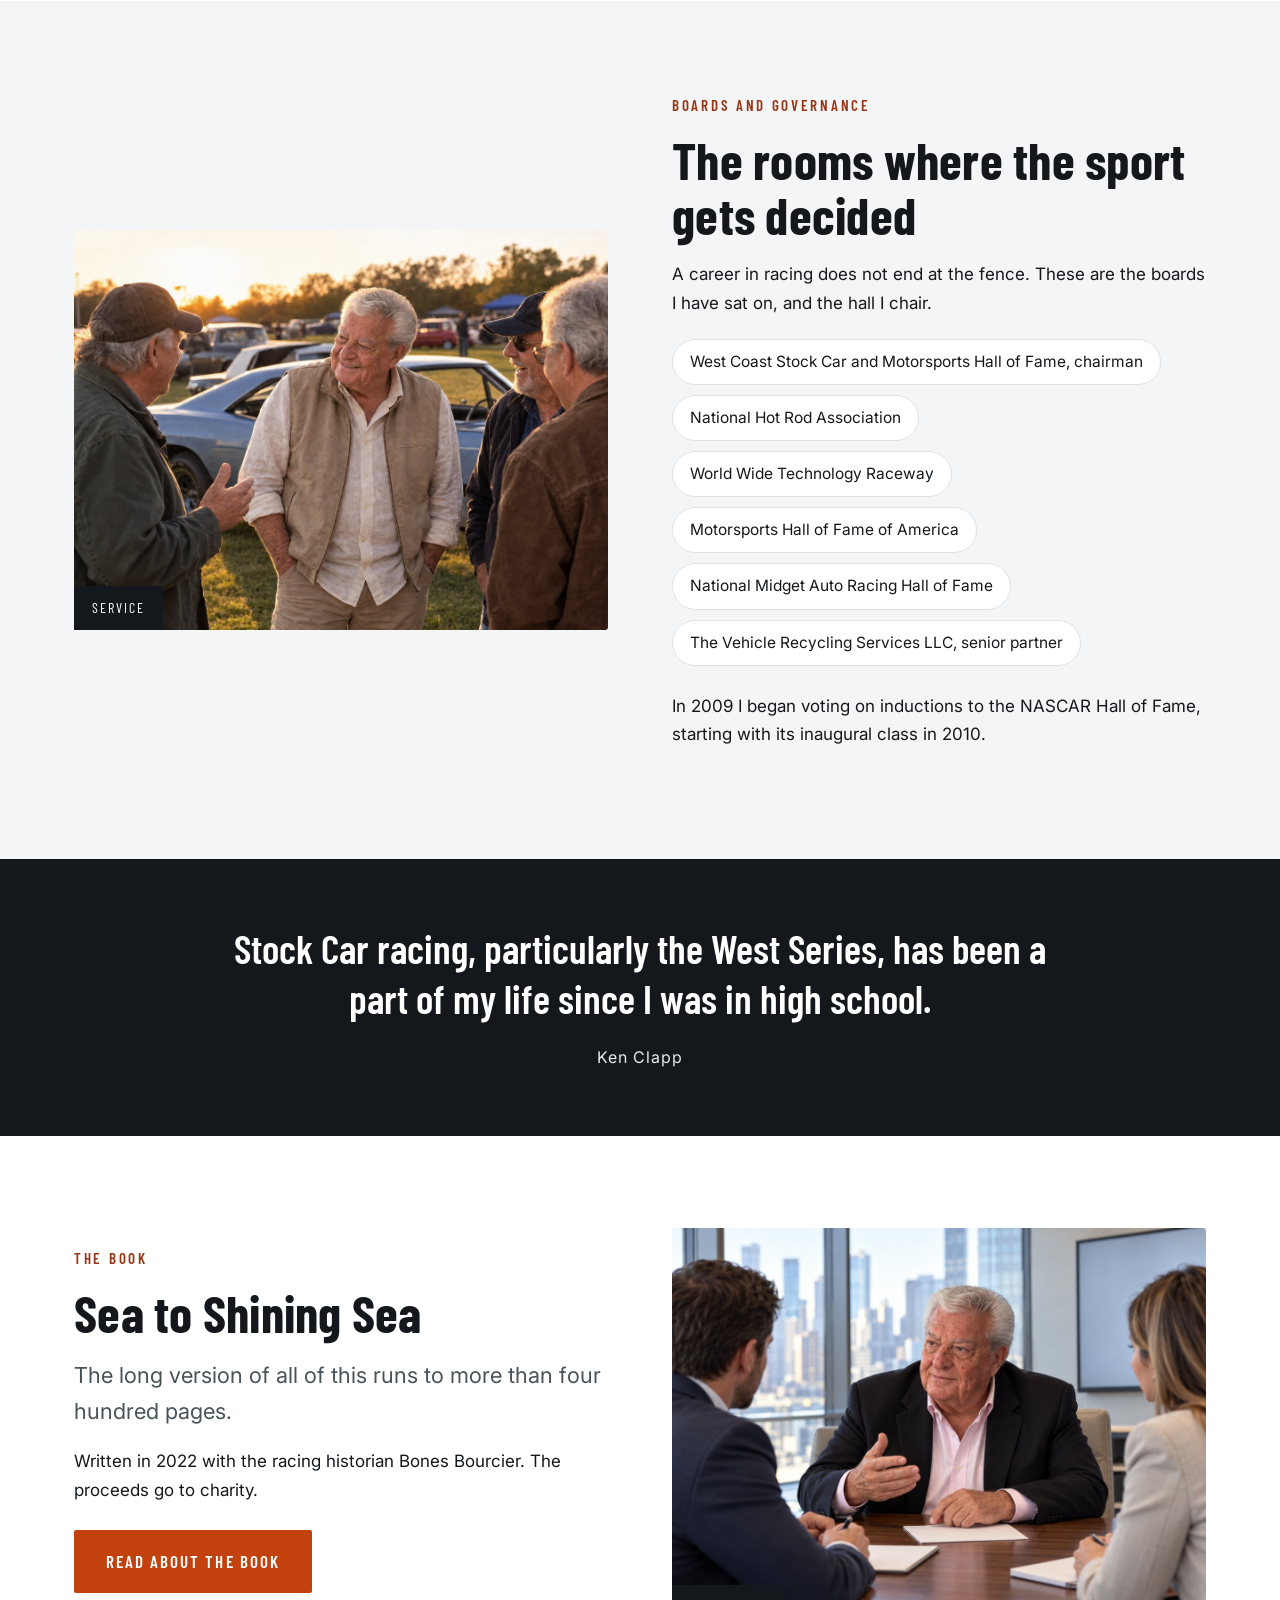
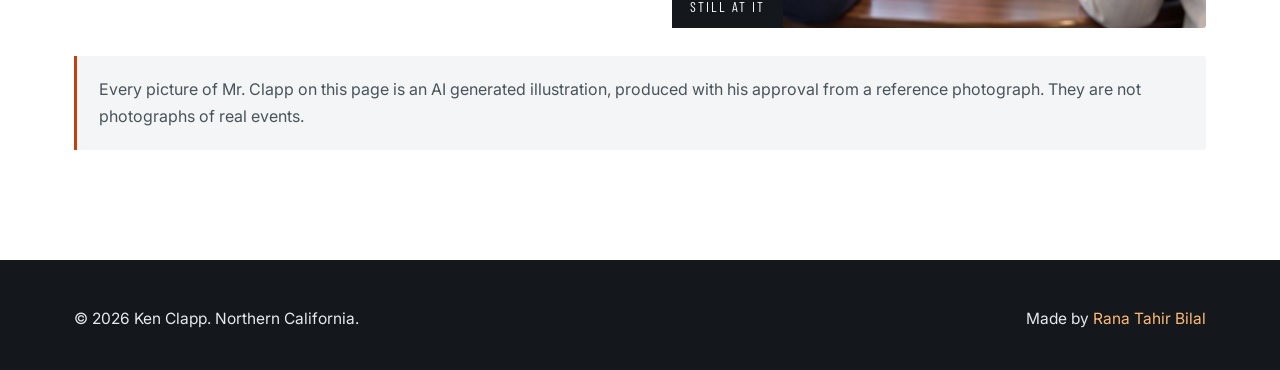
==== commit 6041810d: "Add the 1992 truck series card to the career record" ====
--- a/achievements/index.html
+++ b/achievements/index.html
@@ -227,6 +227,11 @@
         <p>Named on 16 December. The job was the sport west of the Rockies: the tracks, the schedules and the people who ran them.</p>
       </div>
       <div class="kc-card">
+        <p class="kc-card-n">1992</p>
+        <h3>The truck series</h3>
+        <p>Began the discussions with Bill France Jr., alongside five off road racers from California, that produced NASCAR's truck series. It debuted in 1995.</p>
+      </div>
+      <div class="kc-card">
         <p class="kc-card-n">1996</p>
         <h3>Vice president, marketing development</h3>
         <p>A second title and a wider brief, and the years the Japanese races ran.</p>
--- a/css/site.css
+++ b/css/site.css
@@ -127,9 +127,22 @@
 }
 .kc-card h3{margin-bottom:10px}
 .kc-card p{margin:0; color:var(--kc-muted); font-size:16.5px}
+/* an odd card count would leave the last one alone on its row, so let it span */
+.kc-cards > .kc-card:last-child:nth-child(odd){grid-column:1 / -1}
+
+/* ---------- the truck series --------------------------------------------- */
+.kc-trucks{display:grid; grid-template-columns:1.18fr .82fr; gap:56px; align-items:center}
+.kc-steps{list-style:none; margin:0; padding:0}
+.kc-steps li{display:grid; grid-template-columns:78px 1fr; gap:18px; align-items:baseline;
+  padding:16px 0}
+.kc-step-n{
+  font-family:var(--kc-shell); font-weight:700; font-size:34px; line-height:1;
+  color:var(--kc-acc);                            /* 5.18 on white, 34px, clears both floors */
+}
+.kc-steps p{margin:0; color:var(--kc-muted); font-size:16.5px}
 
 /* ---------- figures band -------------------------------------------------- */
-.kc-figs{display:grid; grid-template-columns:repeat(3,1fr); gap:40px; text-align:center}
+.kc-figs{display:grid; grid-template-columns:repeat(4,1fr); gap:34px; text-align:center}
 .kc-fig-n{
   font-family:var(--kc-shell); font-weight:700; font-size:clamp(50px,7vw,76px);
   line-height:1; color:var(--kc-acc-lift); margin-bottom:10px;   /* 10.58 on ink */
@@ -235,6 +248,8 @@
   .kc-sec{padding:66px 0}
   .kc-split,.kc-book,.kc-contact{grid-template-columns:1fr; gap:38px}
   .kc-cards{grid-template-columns:1fr}
+  .kc-trucks{grid-template-columns:1fr; gap:38px}
+  .kc-figs{grid-template-columns:repeat(2,1fr); gap:34px}
   .kc-gal{grid-template-columns:repeat(2,1fr); grid-auto-rows:200px}
   .kc-links{
     position:fixed; inset:0; background:rgba(8,10,12,.985);
@@ -253,6 +268,8 @@
 @media (max-width:575px){
   body{font-size:16.5px}
   .kc-figs{grid-template-columns:1fr; gap:30px}
+  .kc-steps li{grid-template-columns:76px 1fr; gap:14px}
+  .kc-step-n{font-size:28px}
   .kc-gal{grid-template-columns:1fr; grid-auto-rows:220px}
   .kc-time::before{left:62px}
   .kc-time li{grid-template-columns:62px 1fr; gap:24px}
